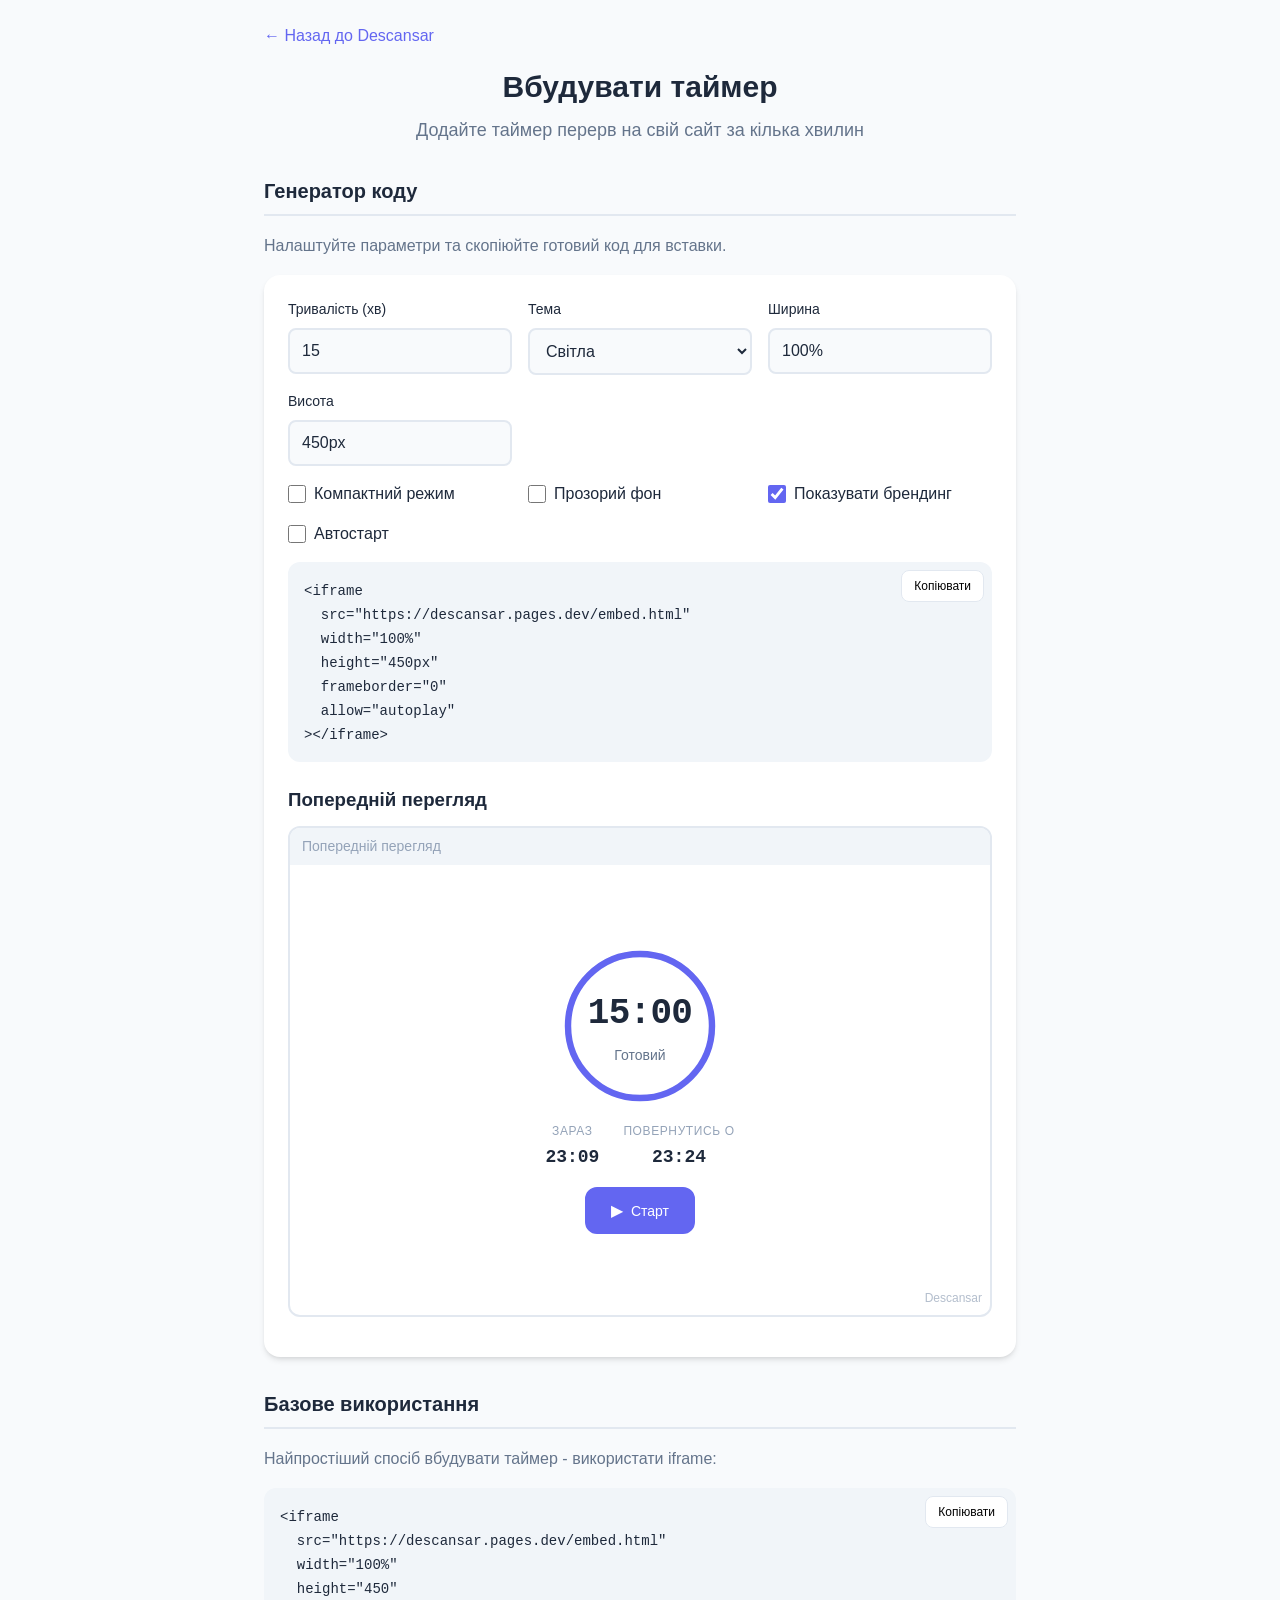
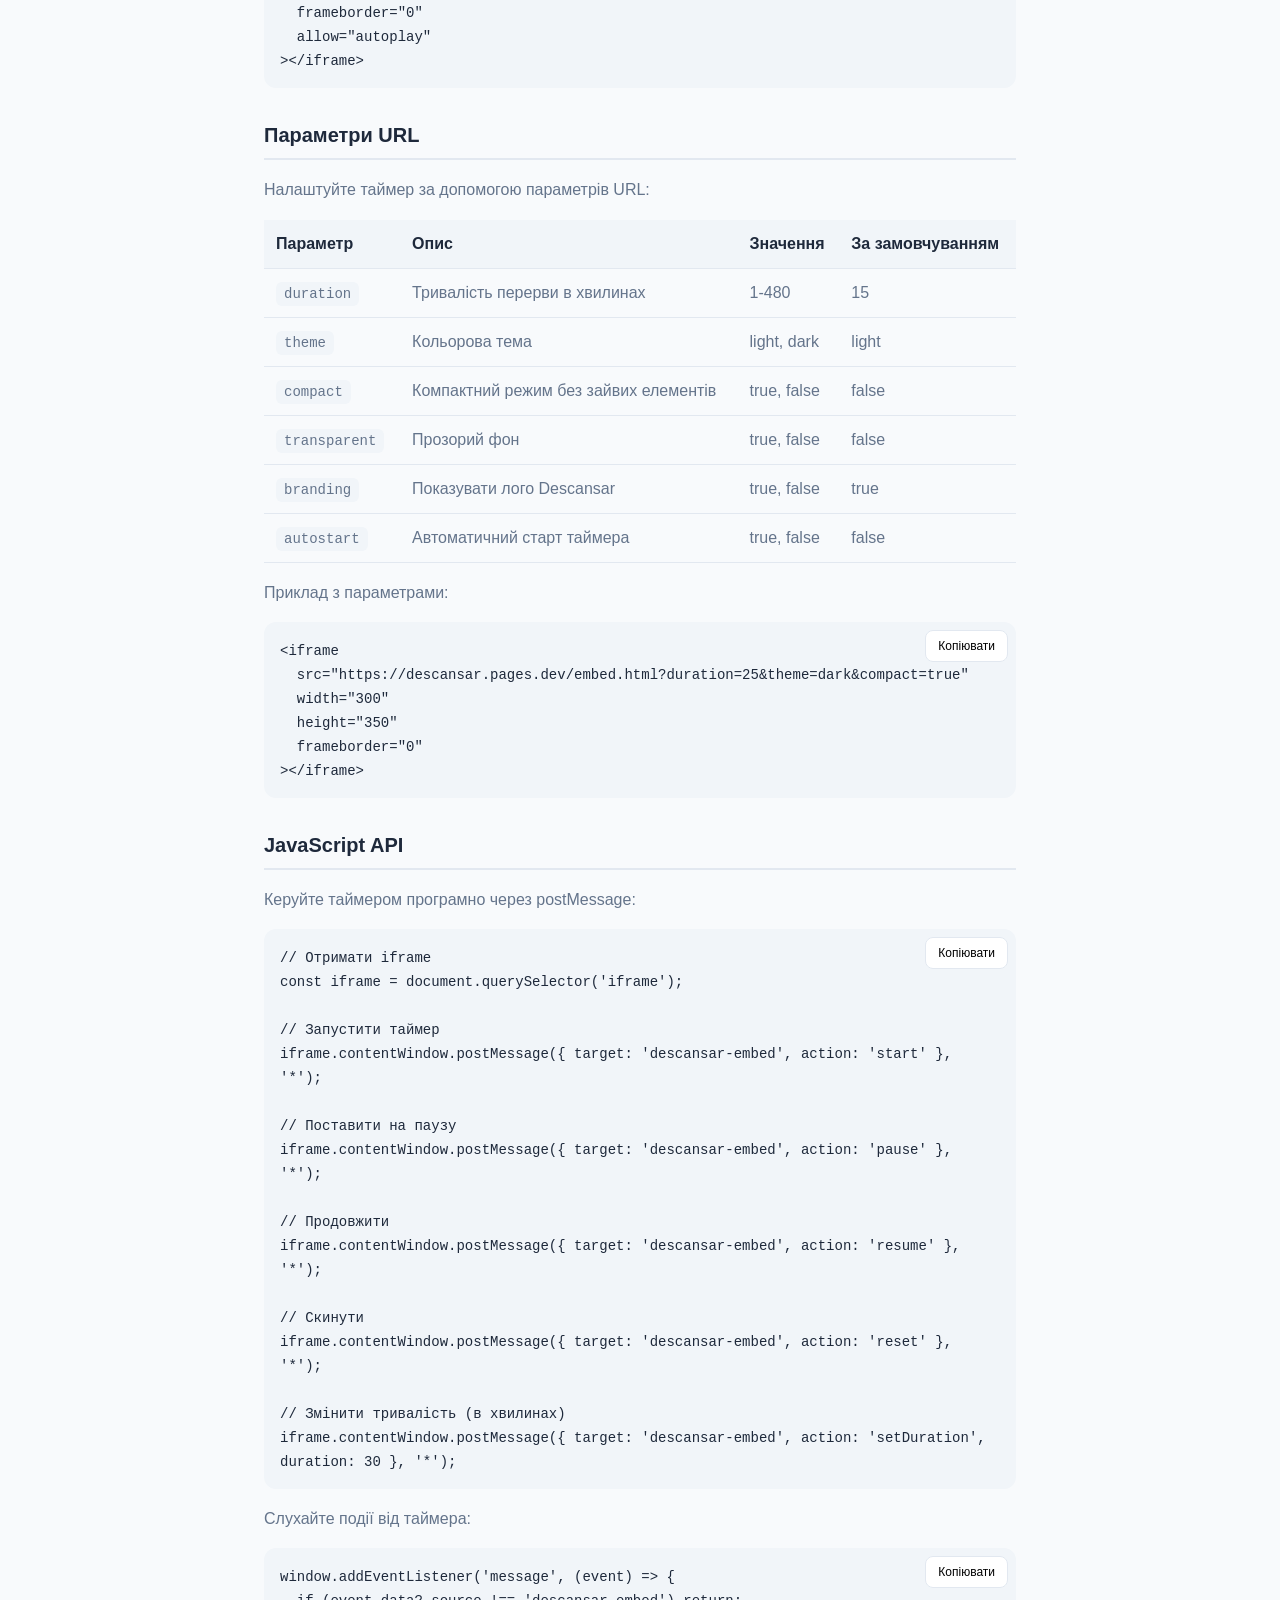
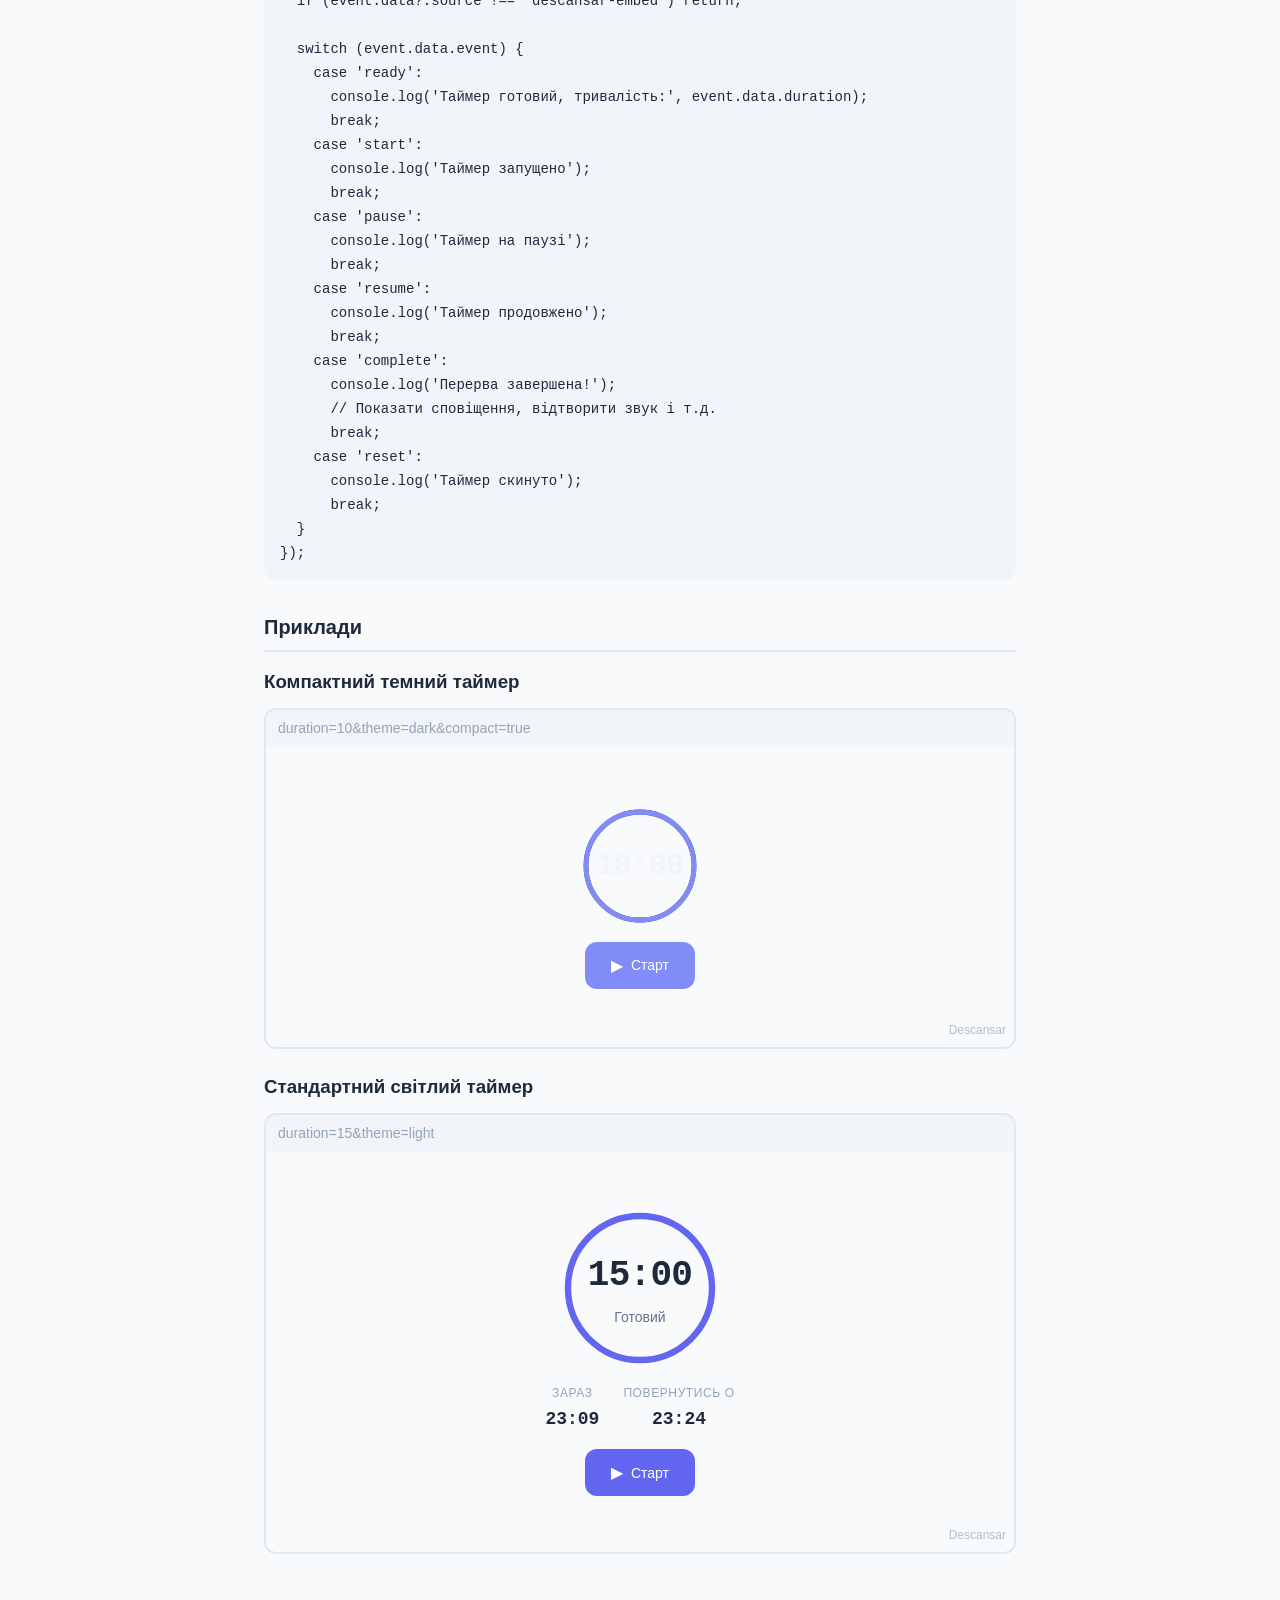
==== embed-guide.html @ 696d82c8 "feat: add embeddable timer widget Added embed.html with customizable timer that can be embedded on o" ====
<!DOCTYPE html>
<html lang="uk">
<head>
    <meta charset="UTF-8">
    <meta name="viewport" content="width=device-width, initial-scale=1.0">
    <title>Вбудувати таймер | Descansar</title>
    <link rel="stylesheet" href="/css/main.css">
    <style>
        .guide {
            max-width: 800px;
            margin: 0 auto;
            padding: var(--space-6);
        }

        .guide__header {
            text-align: center;
            margin-bottom: var(--space-8);
        }

        .guide__title {
            font-size: var(--font-size-3xl);
            font-weight: 700;
            color: var(--color-text);
            margin-bottom: var(--space-2);
        }

        .guide__subtitle {
            font-size: var(--font-size-lg);
            color: var(--color-text-secondary);
        }

        .guide__section {
            margin-bottom: var(--space-8);
        }

        .guide__section-title {
            font-size: var(--font-size-xl);
            font-weight: 600;
            color: var(--color-text);
            margin-bottom: var(--space-4);
            padding-bottom: var(--space-2);
            border-bottom: 2px solid var(--color-border);
        }

        .guide__text {
            color: var(--color-text-secondary);
            line-height: 1.7;
            margin-bottom: var(--space-4);
        }

        .code-block {
            background: var(--color-bg-tertiary);
            border-radius: var(--radius-lg);
            padding: var(--space-4);
            overflow-x: auto;
            margin-bottom: var(--space-4);
            position: relative;
        }

        .code-block code {
            font-family: var(--font-family-mono);
            font-size: var(--font-size-sm);
            color: var(--color-text);
            white-space: pre-wrap;
            word-break: break-all;
        }

        .code-block__copy {
            position: absolute;
            top: var(--space-2);
            right: var(--space-2);
            padding: var(--space-2) var(--space-3);
            font-size: var(--font-size-xs);
            background: var(--color-bg-secondary);
            border: 1px solid var(--color-border);
            border-radius: var(--radius-md);
            cursor: pointer;
            transition: all var(--transition-fast);
        }

        .code-block__copy:hover {
            background: var(--color-primary);
            color: white;
            border-color: var(--color-primary);
        }

        .params-table {
            width: 100%;
            border-collapse: collapse;
            margin-bottom: var(--space-4);
        }

        .params-table th,
        .params-table td {
            padding: var(--space-3);
            text-align: left;
            border-bottom: 1px solid var(--color-border);
        }

        .params-table th {
            font-weight: 600;
            color: var(--color-text);
            background: var(--color-bg-tertiary);
        }

        .params-table td {
            color: var(--color-text-secondary);
        }

        .params-table code {
            font-family: var(--font-family-mono);
            font-size: var(--font-size-sm);
            background: var(--color-bg-tertiary);
            padding: var(--space-1) var(--space-2);
            border-radius: var(--radius-sm);
        }

        .preview {
            border: 2px solid var(--color-border);
            border-radius: var(--radius-lg);
            overflow: hidden;
            margin-bottom: var(--space-4);
        }

        .preview iframe {
            display: block;
            width: 100%;
            border: none;
        }

        .preview__label {
            padding: var(--space-2) var(--space-3);
            background: var(--color-bg-tertiary);
            font-size: var(--font-size-sm);
            color: var(--color-text-muted);
        }

        .generator {
            background: var(--color-bg-secondary);
            border-radius: var(--radius-xl);
            padding: var(--space-6);
            box-shadow: var(--shadow-md);
        }

        .generator__row {
            display: grid;
            grid-template-columns: repeat(auto-fit, minmax(200px, 1fr));
            gap: var(--space-4);
            margin-bottom: var(--space-4);
        }

        .generator__field {
            display: flex;
            flex-direction: column;
            gap: var(--space-2);
        }

        .generator__label {
            font-size: var(--font-size-sm);
            font-weight: 500;
            color: var(--color-text);
        }

        .generator__input,
        .generator__select {
            padding: var(--space-3);
            font-size: var(--font-size-base);
            border: 2px solid var(--color-border);
            border-radius: var(--radius-md);
            background: var(--color-bg);
            color: var(--color-text);
        }

        .generator__checkbox {
            display: flex;
            align-items: center;
            gap: var(--space-2);
            cursor: pointer;
        }

        .generator__checkbox input {
            width: 18px;
            height: 18px;
            accent-color: var(--color-primary);
        }

        .generator__result {
            margin-top: var(--space-4);
        }

        .back-link {
            display: inline-flex;
            align-items: center;
            gap: var(--space-2);
            color: var(--color-primary);
            text-decoration: none;
            margin-bottom: var(--space-4);
        }

        .back-link:hover {
            text-decoration: underline;
        }
    </style>
</head>
<body>
    <div class="guide">
        <a href="/" class="back-link">← Назад до Descansar</a>

        <header class="guide__header">
            <h1 class="guide__title">Вбудувати таймер</h1>
            <p class="guide__subtitle">Додайте таймер перерв на свій сайт за кілька хвилин</p>
        </header>

        <!-- Generator -->
        <section class="guide__section">
            <h2 class="guide__section-title">Генератор коду</h2>
            <p class="guide__text">Налаштуйте параметри та скопіюйте готовий код для вставки.</p>

            <div class="generator">
                <div class="generator__row">
                    <div class="generator__field">
                        <label class="generator__label" for="genDuration">Тривалість (хв)</label>
                        <input type="number" id="genDuration" class="generator__input" value="15" min="1" max="480">
                    </div>
                    <div class="generator__field">
                        <label class="generator__label" for="genTheme">Тема</label>
                        <select id="genTheme" class="generator__select">
                            <option value="light">Світла</option>
                            <option value="dark">Темна</option>
                        </select>
                    </div>
                    <div class="generator__field">
                        <label class="generator__label" for="genWidth">Ширина</label>
                        <input type="text" id="genWidth" class="generator__input" value="100%" placeholder="400px або 100%">
                    </div>
                    <div class="generator__field">
                        <label class="generator__label" for="genHeight">Висота</label>
                        <input type="text" id="genHeight" class="generator__input" value="450px" placeholder="450px">
                    </div>
                </div>

                <div class="generator__row">
                    <label class="generator__checkbox">
                        <input type="checkbox" id="genCompact">
                        <span>Компактний режим</span>
                    </label>
                    <label class="generator__checkbox">
                        <input type="checkbox" id="genTransparent">
                        <span>Прозорий фон</span>
                    </label>
                    <label class="generator__checkbox">
                        <input type="checkbox" id="genBranding" checked>
                        <span>Показувати брендинг</span>
                    </label>
                    <label class="generator__checkbox">
                        <input type="checkbox" id="genAutostart">
                        <span>Автостарт</span>
                    </label>
                </div>

                <div class="generator__result">
                    <div class="code-block">
                        <button class="code-block__copy" onclick="copyCode()">Копіювати</button>
                        <code id="generatedCode"></code>
                    </div>
                </div>

                <h3 style="margin-top: var(--space-6); margin-bottom: var(--space-3);">Попередній перегляд</h3>
                <div class="preview">
                    <div class="preview__label">Попередній перегляд</div>
                    <iframe id="previewFrame" height="400"></iframe>
                </div>
            </div>
        </section>

        <!-- Basic usage -->
        <section class="guide__section">
            <h2 class="guide__section-title">Базове використання</h2>
            <p class="guide__text">Найпростіший спосіб вбудувати таймер - використати iframe:</p>

            <div class="code-block">
                <button class="code-block__copy" onclick="copyToClipboard(this)">Копіювати</button>
                <code>&lt;iframe
  src="https://descansar.pages.dev/embed.html"
  width="100%"
  height="450"
  frameborder="0"
  allow="autoplay"
&gt;&lt;/iframe&gt;</code>
            </div>
        </section>

        <!-- Parameters -->
        <section class="guide__section">
            <h2 class="guide__section-title">Параметри URL</h2>
            <p class="guide__text">Налаштуйте таймер за допомогою параметрів URL:</p>

            <table class="params-table">
                <thead>
                    <tr>
                        <th>Параметр</th>
                        <th>Опис</th>
                        <th>Значення</th>
                        <th>За замовчуванням</th>
                    </tr>
                </thead>
                <tbody>
                    <tr>
                        <td><code>duration</code></td>
                        <td>Тривалість перерви в хвилинах</td>
                        <td>1-480</td>
                        <td>15</td>
                    </tr>
                    <tr>
                        <td><code>theme</code></td>
                        <td>Кольорова тема</td>
                        <td>light, dark</td>
                        <td>light</td>
                    </tr>
                    <tr>
                        <td><code>compact</code></td>
                        <td>Компактний режим без зайвих елементів</td>
                        <td>true, false</td>
                        <td>false</td>
                    </tr>
                    <tr>
                        <td><code>transparent</code></td>
                        <td>Прозорий фон</td>
                        <td>true, false</td>
                        <td>false</td>
                    </tr>
                    <tr>
                        <td><code>branding</code></td>
                        <td>Показувати лого Descansar</td>
                        <td>true, false</td>
                        <td>true</td>
                    </tr>
                    <tr>
                        <td><code>autostart</code></td>
                        <td>Автоматичний старт таймера</td>
                        <td>true, false</td>
                        <td>false</td>
                    </tr>
                </tbody>
            </table>

            <p class="guide__text">Приклад з параметрами:</p>

            <div class="code-block">
                <button class="code-block__copy" onclick="copyToClipboard(this)">Копіювати</button>
                <code>&lt;iframe
  src="https://descansar.pages.dev/embed.html?duration=25&theme=dark&compact=true"
  width="300"
  height="350"
  frameborder="0"
&gt;&lt;/iframe&gt;</code>
            </div>
        </section>

        <!-- JavaScript API -->
        <section class="guide__section">
            <h2 class="guide__section-title">JavaScript API</h2>
            <p class="guide__text">Керуйте таймером програмно через postMessage:</p>

            <div class="code-block">
                <button class="code-block__copy" onclick="copyToClipboard(this)">Копіювати</button>
                <code>// Отримати iframe
const iframe = document.querySelector('iframe');

// Запустити таймер
iframe.contentWindow.postMessage({ target: 'descansar-embed', action: 'start' }, '*');

// Поставити на паузу
iframe.contentWindow.postMessage({ target: 'descansar-embed', action: 'pause' }, '*');

// Продовжити
iframe.contentWindow.postMessage({ target: 'descansar-embed', action: 'resume' }, '*');

// Скинути
iframe.contentWindow.postMessage({ target: 'descansar-embed', action: 'reset' }, '*');

// Змінити тривалість (в хвилинах)
iframe.contentWindow.postMessage({ target: 'descansar-embed', action: 'setDuration', duration: 30 }, '*');</code>
            </div>

            <p class="guide__text">Слухайте події від таймера:</p>

            <div class="code-block">
                <button class="code-block__copy" onclick="copyToClipboard(this)">Копіювати</button>
                <code>window.addEventListener('message', (event) => {
  if (event.data?.source !== 'descansar-embed') return;

  switch (event.data.event) {
    case 'ready':
      console.log('Таймер готовий, тривалість:', event.data.duration);
      break;
    case 'start':
      console.log('Таймер запущено');
      break;
    case 'pause':
      console.log('Таймер на паузі');
      break;
    case 'resume':
      console.log('Таймер продовжено');
      break;
    case 'complete':
      console.log('Перерва завершена!');
      // Показати сповіщення, відтворити звук і т.д.
      break;
    case 'reset':
      console.log('Таймер скинуто');
      break;
  }
});</code>
            </div>
        </section>

        <!-- Examples -->
        <section class="guide__section">
            <h2 class="guide__section-title">Приклади</h2>

            <h3 style="margin-bottom: var(--space-3);">Компактний темний таймер</h3>
            <div class="preview">
                <div class="preview__label">duration=10&theme=dark&compact=true</div>
                <iframe src="/embed.html?duration=10&theme=dark&compact=true" height="300"></iframe>
            </div>

            <h3 style="margin-bottom: var(--space-3); margin-top: var(--space-6);">Стандартний світлий таймер</h3>
            <div class="preview">
                <div class="preview__label">duration=15&theme=light</div>
                <iframe src="/embed.html?duration=15&theme=light" height="400"></iframe>
            </div>
        </section>
    </div>

    <script>
        // Code generator
        function generateCode() {
            const duration = document.getElementById('genDuration').value;
            const theme = document.getElementById('genTheme').value;
            const width = document.getElementById('genWidth').value;
            const height = document.getElementById('genHeight').value;
            const compact = document.getElementById('genCompact').checked;
            const transparent = document.getElementById('genTransparent').checked;
            const branding = document.getElementById('genBranding').checked;
            const autostart = document.getElementById('genAutostart').checked;

            // Build URL
            const params = new URLSearchParams();
            if (duration !== '15') params.set('duration', duration);
            if (theme !== 'light') params.set('theme', theme);
            if (compact) params.set('compact', 'true');
            if (transparent) params.set('transparent', 'true');
            if (!branding) params.set('branding', 'false');
            if (autostart) params.set('autostart', 'true');

            const queryString = params.toString();
            const baseUrl = 'https://descansar.pages.dev/embed.html';
            const fullUrl = queryString ? `${baseUrl}?${queryString}` : baseUrl;

            const code = `<iframe
  src="${fullUrl}"
  width="${width}"
  height="${height}"
  frameborder="0"
  allow="autoplay"
></iframe>`;

            document.getElementById('generatedCode').textContent = code;

            // Update preview
            const previewUrl = queryString ? `/embed.html?${queryString}` : '/embed.html';
            document.getElementById('previewFrame').src = previewUrl;
            document.getElementById('previewFrame').style.height = height;
        }

        function copyCode() {
            const code = document.getElementById('generatedCode').textContent;
            navigator.clipboard.writeText(code).then(() => {
                const btn = document.querySelector('.generator .code-block__copy');
                btn.textContent = 'Скопійовано!';
                setTimeout(() => btn.textContent = 'Копіювати', 2000);
            });
        }

        function copyToClipboard(button) {
            const code = button.parentElement.querySelector('code').textContent;
            navigator.clipboard.writeText(code).then(() => {
                button.textContent = 'Скопійовано!';
                setTimeout(() => button.textContent = 'Копіювати', 2000);
            });
        }

        // Listen for changes
        ['genDuration', 'genTheme', 'genWidth', 'genHeight', 'genCompact', 'genTransparent', 'genBranding', 'genAutostart'].forEach(id => {
            document.getElementById(id).addEventListener('change', generateCode);
            document.getElementById(id).addEventListener('input', generateCode);
        });

        // Initial generation
        generateCode();
    </script>
</body>
</html>
---- css/main.css ----
/**
 * Descansar - Main Styles
 * Modular CSS with CSS Custom Properties
 */

/* ========================================
   CSS Custom Properties (Theme Variables)
   ======================================== */

:root {
    /* Colors - Light Theme */
    --color-primary: #6366f1;
    --color-primary-dark: #4f46e5;
    --color-primary-light: #818cf8;

    --color-success: #10b981;
    --color-warning: #f59e0b;
    --color-danger: #ef4444;

    --color-bg: #f8fafc;
    --color-bg-secondary: #ffffff;
    --color-bg-tertiary: #f1f5f9;

    --color-text: #1e293b;
    --color-text-secondary: #64748b;
    --color-text-muted: #94a3b8;

    --color-border: #e2e8f0;
    --color-border-focus: #6366f1;

    /* Shadows */
    --shadow-sm: 0 1px 2px 0 rgb(0 0 0 / 0.05);
    --shadow-md: 0 4px 6px -1px rgb(0 0 0 / 0.1), 0 2px 4px -2px rgb(0 0 0 / 0.1);
    --shadow-lg: 0 10px 15px -3px rgb(0 0 0 / 0.1), 0 4px 6px -4px rgb(0 0 0 / 0.1);
    --shadow-xl: 0 20px 25px -5px rgb(0 0 0 / 0.1), 0 8px 10px -6px rgb(0 0 0 / 0.1);

    /* Border Radius */
    --radius-sm: 0.375rem;
    --radius-md: 0.5rem;
    --radius-lg: 0.75rem;
    --radius-xl: 1rem;
    --radius-full: 9999px;

    /* Typography */
    --font-family: -apple-system, BlinkMacSystemFont, 'Segoe UI', Roboto, 'Helvetica Neue', Arial, sans-serif;
    --font-family-mono: ui-monospace, SFMono-Regular, 'SF Mono', Menlo, Consolas, monospace;

    --font-size-xs: 0.75rem;
    --font-size-sm: 0.875rem;
    --font-size-base: 1rem;
    --font-size-lg: 1.125rem;
    --font-size-xl: 1.25rem;
    --font-size-2xl: 1.5rem;
    --font-size-3xl: 1.875rem;
    --font-size-4xl: 2.25rem;
    --font-size-5xl: 3rem;

    /* Spacing */
    --space-1: 0.25rem;
    --space-2: 0.5rem;
    --space-3: 0.75rem;
    --space-4: 1rem;
    --space-5: 1.25rem;
    --space-6: 1.5rem;
    --space-8: 2rem;
    --space-10: 2.5rem;
    --space-12: 3rem;

    /* Transitions */
    --transition-fast: 150ms ease;
    --transition-base: 200ms ease;
    --transition-slow: 300ms ease;

    /* Z-index */
    --z-dropdown: 100;
    --z-modal: 200;
    --z-tooltip: 300;
}

/* Dark Theme */
[data-theme="dark"] {
    --color-primary: #818cf8;
    --color-primary-dark: #6366f1;
    --color-primary-light: #a5b4fc;

    --color-bg: #0f172a;
    --color-bg-secondary: #1e293b;
    --color-bg-tertiary: #334155;

    --color-text: #f1f5f9;
    --color-text-secondary: #cbd5e1;
    --color-text-muted: #94a3b8;

    --color-border: #334155;
    --color-border-focus: #818cf8;

    --shadow-sm: 0 1px 2px 0 rgb(0 0 0 / 0.3);
    --shadow-md: 0 4px 6px -1px rgb(0 0 0 / 0.4), 0 2px 4px -2px rgb(0 0 0 / 0.3);
    --shadow-lg: 0 10px 15px -3px rgb(0 0 0 / 0.4), 0 4px 6px -4px rgb(0 0 0 / 0.3);
}

/* ========================================
   Reset & Base
   ======================================== */

*,
*::before,
*::after {
    box-sizing: border-box;
}

* {
    margin: 0;
    padding: 0;
}

html {
    font-size: 16px;
    -webkit-text-size-adjust: 100%;
}

body {
    font-family: var(--font-family);
    font-size: var(--font-size-base);
    line-height: 1.5;
    color: var(--color-text);
    background-color: var(--color-bg);
    min-height: 100vh;
    -webkit-font-smoothing: antialiased;
    -moz-osx-font-smoothing: grayscale;
}

/* ========================================
   Accessibility
   ======================================== */

.skip-link {
    position: absolute;
    top: -40px;
    left: 0;
    background: var(--color-primary);
    color: white;
    padding: var(--space-2) var(--space-4);
    z-index: var(--z-tooltip);
    transition: top var(--transition-fast);
}

.skip-link:focus {
    top: 0;
}

/* Focus styles */
:focus-visible {
    outline: 2px solid var(--color-border-focus);
    outline-offset: 2px;
}

/* Screen reader only helper */
.sr-only {
    position: absolute;
    width: 1px;
    height: 1px;
    padding: 0;
    margin: -1px;
    overflow: hidden;
    clip: rect(0, 0, 0, 0);
    white-space: nowrap;
    border: 0;
}

/* ========================================
   Layout
   ======================================== */

.app {
    display: flex;
    flex-direction: column;
    min-height: 100vh;
    max-width: 480px;
    margin: 0 auto;
    padding: var(--space-4);
}

.header {
    display: flex;
    justify-content: space-between;
    align-items: center;
    padding: var(--space-4) 0;
    margin-bottom: var(--space-4);
}

.header__brand {
    display: flex;
    flex-direction: column;
}

.header__title {
    font-size: var(--font-size-2xl);
    font-weight: 700;
    color: var(--color-primary);
    letter-spacing: -0.025em;
}

.header__tagline {
    font-size: var(--font-size-sm);
    color: var(--color-text-secondary);
}

.header__nav {
    display: flex;
    gap: var(--space-2);
}

.main {
    flex: 1;
    display: flex;
    flex-direction: column;
    gap: var(--space-6);
}

.footer {
    padding: var(--space-6) 0 var(--space-4);
    text-align: center;
    margin-top: auto;
}

.footer__text {
    font-size: var(--font-size-sm);
    color: var(--color-text-secondary);
}

.footer__copyright {
    font-size: var(--font-size-xs);
    color: var(--color-text-muted);
    margin-top: var(--space-1);
}

/* ========================================
   Mode Selector (Tabs)
   ======================================== */

.mode-selector {
    display: flex;
    justify-content: center;
}

.mode-selector__tabs {
    display: flex;
    background: var(--color-bg-tertiary);
    padding: var(--space-1);
    border-radius: var(--radius-lg);
    gap: var(--space-1);
}

.mode-selector__tab {
    padding: var(--space-2) var(--space-5);
    font-size: var(--font-size-sm);
    font-weight: 500;
    color: var(--color-text-secondary);
    background: transparent;
    border: none;
    border-radius: var(--radius-md);
    cursor: pointer;
    transition: all var(--transition-fast);
}

.mode-selector__tab:hover {
    color: var(--color-text);
}

.mode-selector__tab--active {
    background: var(--color-bg-secondary);
    color: var(--color-primary);
    box-shadow: var(--shadow-sm);
}

/* ========================================
   Timer Display
   ======================================== */

.timer {
    display: flex;
    flex-direction: column;
    align-items: center;
    gap: var(--space-6);
    position: relative;
}

/* Celebration Lottie animation */
.timer__celebration {
    position: absolute;
    top: 50%;
    left: 50%;
    transform: translate(-50%, -50%);
    width: 300px;
    height: 300px;
    z-index: 10;
    pointer-events: none;
}

.timer__progress {
    position: relative;
    width: 220px;
    height: 220px;
}

.progress-ring {
    width: 100%;
    height: 100%;
    transform: rotate(-90deg);
}

.progress-ring__background {
    fill: none;
    stroke: var(--color-bg-tertiary);
    stroke-width: 8;
}

.progress-ring__progress {
    fill: none;
    stroke: var(--color-primary);
    stroke-width: 8;
    stroke-linecap: round;
    transition: stroke-dashoffset var(--transition-slow);
}

.timer__display {
    position: absolute;
    top: 50%;
    left: 50%;
    transform: translate(-50%, -50%);
    text-align: center;
}

.timer__time {
    display: block;
    font-size: var(--font-size-5xl);
    font-weight: 700;
    font-family: var(--font-family-mono);
    color: var(--color-text);
    letter-spacing: -0.02em;
}

.timer__label {
    display: block;
    font-size: var(--font-size-sm);
    color: var(--color-text-secondary);
    margin-top: var(--space-1);
}

.timer__info {
    display: flex;
    gap: var(--space-8);
    justify-content: center;
}

.timer__info-item {
    display: flex;
    flex-direction: column;
    align-items: center;
    gap: var(--space-1);
}

.timer__info-label {
    font-size: var(--font-size-xs);
    color: var(--color-text-muted);
    text-transform: uppercase;
    letter-spacing: 0.05em;
}

.timer__info-value {
    font-size: var(--font-size-lg);
    font-weight: 600;
    font-family: var(--font-family-mono);
    color: var(--color-text);
}

/* ========================================
   Panels
   ======================================== */

.panel {
    background: var(--color-bg-secondary);
    border-radius: var(--radius-xl);
    padding: var(--space-6);
    box-shadow: var(--shadow-md);
}

.panel--hidden {
    display: none;
}

/* ========================================
   Input Group
   ======================================== */

.input-group {
    display: flex;
    flex-direction: column;
    gap: var(--space-2);
}

.input-group__label {
    font-size: var(--font-size-sm);
    font-weight: 500;
    color: var(--color-text);
}

.input-group__control {
    display: flex;
    align-items: center;
    gap: var(--space-2);
}

.input-group__suffix {
    font-size: var(--font-size-sm);
    color: var(--color-text-secondary);
}

.input-group__hint {
    font-size: var(--font-size-xs);
    color: var(--color-text-muted);
}

.input {
    flex: 1;
    padding: var(--space-3) var(--space-4);
    font-size: var(--font-size-lg);
    font-family: var(--font-family-mono);
    text-align: center;
    color: var(--color-text);
    background: var(--color-bg);
    border: 2px solid var(--color-border);
    border-radius: var(--radius-md);
    transition: border-color var(--transition-fast);
    max-width: 100px;
}

.input:focus {
    border-color: var(--color-border-focus);
    outline: none;
}

.input:disabled {
    opacity: 0.6;
    cursor: not-allowed;
}

/* ========================================
   Presets
   ======================================== */

.presets {
    display: flex;
    gap: var(--space-2);
    justify-content: center;
    margin-top: var(--space-4);
    flex-wrap: wrap;
}

/* ========================================
   Techniques (Advanced Mode)
   ======================================== */

.techniques {
    display: flex;
    flex-direction: column;
    gap: var(--space-3);
}

.technique-card {
    padding: var(--space-4);
    background: var(--color-bg);
    border: 2px solid var(--color-border);
    border-radius: var(--radius-lg);
    cursor: pointer;
    transition: all var(--transition-fast);
}

.technique-card:hover {
    border-color: var(--color-primary-light);
}

.technique-card--active {
    border-color: var(--color-primary);
    background: linear-gradient(135deg, var(--color-bg) 0%, rgba(99, 102, 241, 0.05) 100%);
}

.technique-card__title {
    font-size: var(--font-size-lg);
    font-weight: 600;
    color: var(--color-text);
    margin-bottom: var(--space-1);
}

.technique-card__description {
    font-size: var(--font-size-sm);
    color: var(--color-text-secondary);
}

.technique-card__meta {
    font-size: var(--font-size-xs);
    color: var(--color-text-muted);
    margin-top: var(--space-2);
}

/* Custom Settings */
.custom-settings {
    margin-top: var(--space-4);
    padding-top: var(--space-4);
    border-top: 1px solid var(--color-border);
    display: flex;
    flex-direction: column;
    gap: var(--space-4);
}

.custom-settings--hidden {
    display: none;
}

/* ========================================
   Controls
   ======================================== */

.controls {
    display: flex;
    flex-direction: column;
    align-items: center;
    gap: var(--space-4);
}

.controls__secondary {
    display: flex;
    gap: var(--space-3);
}

.controls__secondary--hidden {
    display: none;
}

/* ========================================
   Buttons
   ======================================== */

.btn {
    display: inline-flex;
    align-items: center;
    justify-content: center;
    gap: var(--space-2);
    padding: var(--space-3) var(--space-5);
    font-size: var(--font-size-sm);
    font-weight: 500;
    color: var(--color-text);
    background: var(--color-bg-secondary);
    border: 2px solid var(--color-border);
    border-radius: var(--radius-md);
    cursor: pointer;
    transition: all var(--transition-fast);
    white-space: nowrap;
}

.btn:hover {
    border-color: var(--color-primary-light);
    color: var(--color-primary);
}

.btn:active {
    transform: scale(0.98);
}

.btn--primary {
    color: white;
    background: var(--color-primary);
    border-color: var(--color-primary);
}

.btn--primary:hover {
    background: var(--color-primary-dark);
    border-color: var(--color-primary-dark);
    color: white;
}

.btn--secondary {
    background: transparent;
}

.btn--large {
    padding: var(--space-4) var(--space-8);
    font-size: var(--font-size-base);
    border-radius: var(--radius-lg);
}

.btn--icon {
    padding: var(--space-2);
    border-radius: var(--radius-md);
    background: transparent;
    border: none;
}

.btn--icon:hover {
    background: var(--color-bg-tertiary);
}

.btn--adjust {
    padding: var(--space-2) var(--space-3);
    font-size: var(--font-size-sm);
    font-weight: 600;
    min-width: 44px;
}

.btn--preset {
    padding: var(--space-2) var(--space-4);
    font-size: var(--font-size-sm);
    background: var(--color-bg);
}

.btn--preset:hover {
    background: var(--color-primary);
    border-color: var(--color-primary);
    color: white;
}

.btn--hidden {
    display: none;
}

.btn__icon {
    font-size: var(--font-size-base);
}

/* ========================================
   Icons
   ======================================== */

.icon {
    display: inline-block;
    width: 20px;
    height: 20px;
    background-size: contain;
    background-repeat: no-repeat;
    background-position: center;
}

.icon--theme::before {
    content: "🌙";
    font-size: 18px;
}

[data-theme="dark"] .icon--theme::before {
    content: "☀️";
}

.icon--settings::before {
    content: "⚙️";
    font-size: 18px;
}

.icon--close::before {
    content: "✕";
    font-size: 16px;
}

/* ========================================
   Stats
   ======================================== */

.stats {
    display: flex;
    justify-content: center;
    gap: var(--space-8);
    padding: var(--space-4);
    background: var(--color-bg-secondary);
    border-radius: var(--radius-lg);
}

.stats--hidden {
    display: none;
}

.stats__item {
    display: flex;
    flex-direction: column;
    align-items: center;
    gap: var(--space-1);
}

.stats__value {
    font-size: var(--font-size-2xl);
    font-weight: 700;
    font-family: var(--font-family-mono);
    color: var(--color-primary);
}

.stats__label {
    font-size: var(--font-size-xs);
    color: var(--color-text-muted);
}

/* ========================================
   Modal
   ======================================== */

.modal {
    position: fixed;
    top: 50%;
    left: 50%;
    transform: translate(-50%, -50%);
    width: calc(100% - var(--space-8));
    max-width: 400px;
    max-height: calc(100vh - var(--space-8));
    background: var(--color-bg-secondary);
    border: none;
    border-radius: var(--radius-xl);
    box-shadow: var(--shadow-xl);
    padding: 0;
    overflow: hidden;
}

.modal::backdrop {
    background: rgba(0, 0, 0, 0.5);
    backdrop-filter: blur(4px);
}

.modal__content {
    display: flex;
    flex-direction: column;
    max-height: calc(100vh - var(--space-8));
}

.modal__header {
    display: flex;
    justify-content: space-between;
    align-items: center;
    padding: var(--space-4) var(--space-6);
    border-bottom: 1px solid var(--color-border);
}

.modal__title {
    font-size: var(--font-size-lg);
    font-weight: 600;
}

.modal__close {
    margin-right: calc(var(--space-2) * -1);
}

.modal__body {
    padding: var(--space-6);
    overflow-y: auto;
    display: flex;
    flex-direction: column;
    gap: var(--space-6);
}

/* ========================================
   Settings
   ======================================== */

.settings-group {
    border: none;
    display: flex;
    flex-direction: column;
    gap: var(--space-4);
}

.settings-group__title {
    font-size: var(--font-size-sm);
    font-weight: 600;
    color: var(--color-text-secondary);
    text-transform: uppercase;
    letter-spacing: 0.05em;
    margin-bottom: var(--space-2);
}

/* Toggle Switch */
.toggle {
    display: flex;
    align-items: center;
    gap: var(--space-3);
    cursor: pointer;
}

.toggle input {
    position: absolute;
    opacity: 0;
    width: 0;
    height: 0;
}

.toggle__slider {
    position: relative;
    width: 44px;
    height: 24px;
    background: var(--color-bg-tertiary);
    border-radius: var(--radius-full);
    transition: background var(--transition-fast);
}

.toggle__slider::after {
    content: '';
    position: absolute;
    top: 2px;
    left: 2px;
    width: 20px;
    height: 20px;
    background: white;
    border-radius: 50%;
    transition: transform var(--transition-fast);
    box-shadow: var(--shadow-sm);
}

.toggle input:checked + .toggle__slider {
    background: var(--color-primary);
}

.toggle input:checked + .toggle__slider::after {
    transform: translateX(20px);
}

.toggle input:focus-visible + .toggle__slider {
    outline: 2px solid var(--color-border-focus);
    outline-offset: 2px;
}

.toggle__label {
    font-size: var(--font-size-sm);
    color: var(--color-text);
}

/* ========================================
   Responsive
   ======================================== */

@media (max-width: 480px) {
    .app {
        padding: var(--space-3);
    }

    .timer__time {
        font-size: var(--font-size-4xl);
    }

    .timer__progress {
        width: 180px;
        height: 180px;
    }

    .panel {
        padding: var(--space-4);
    }

    .btn--large {
        width: 100%;
    }
}

/* ========================================
   Animations
   ======================================== */

@keyframes pulse {
    0%, 100% {
        opacity: 1;
    }
    50% {
        opacity: 0.7;
    }
}

.timer--running .timer__time {
    animation: pulse 2s ease-in-out infinite;
}

/* Reduced motion */
@media (prefers-reduced-motion: reduce) {
    *,
    *::before,
    *::after {
        animation-duration: 0.01ms !important;
        animation-iteration-count: 1 !important;
        transition-duration: 0.01ms !important;
    }
}

/* ========================================
   Print
   ======================================== */

@media print {
    .header__nav,
    .controls,
    .mode-selector {
        display: none;
    }
}
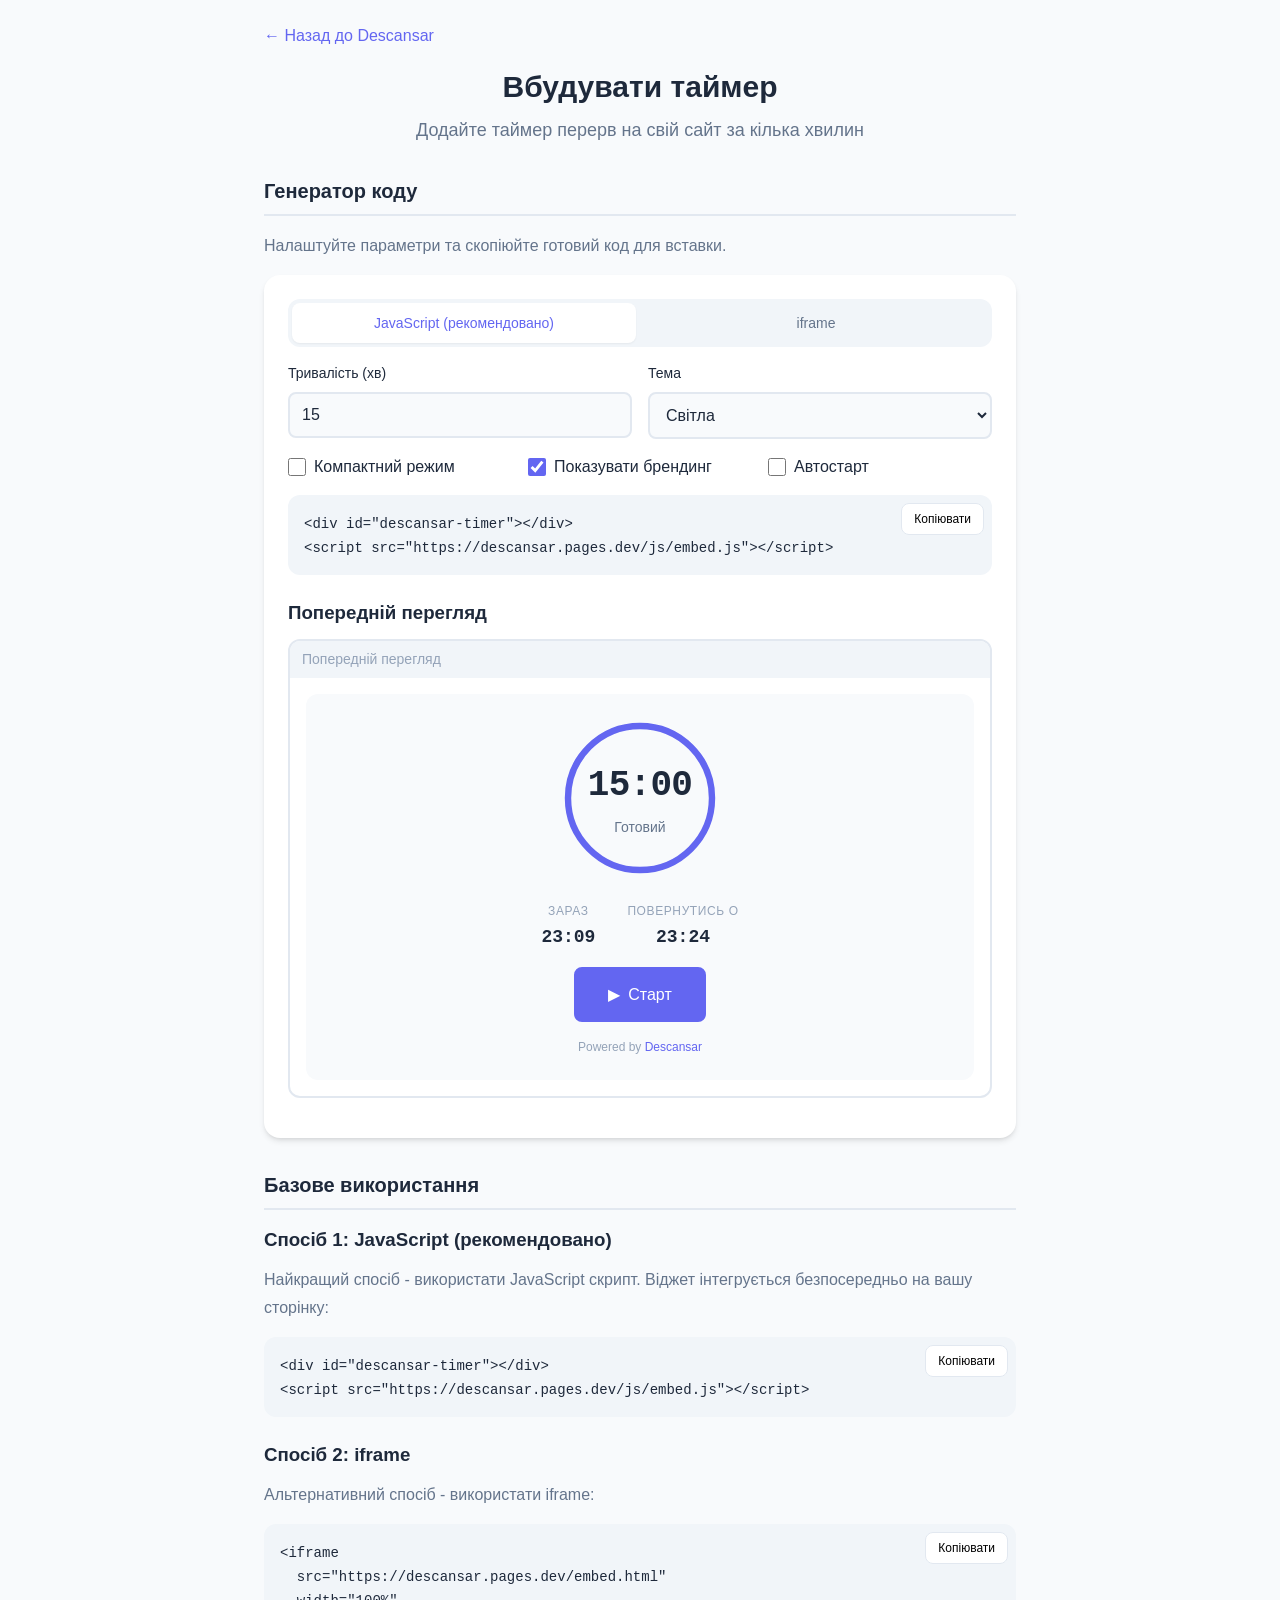
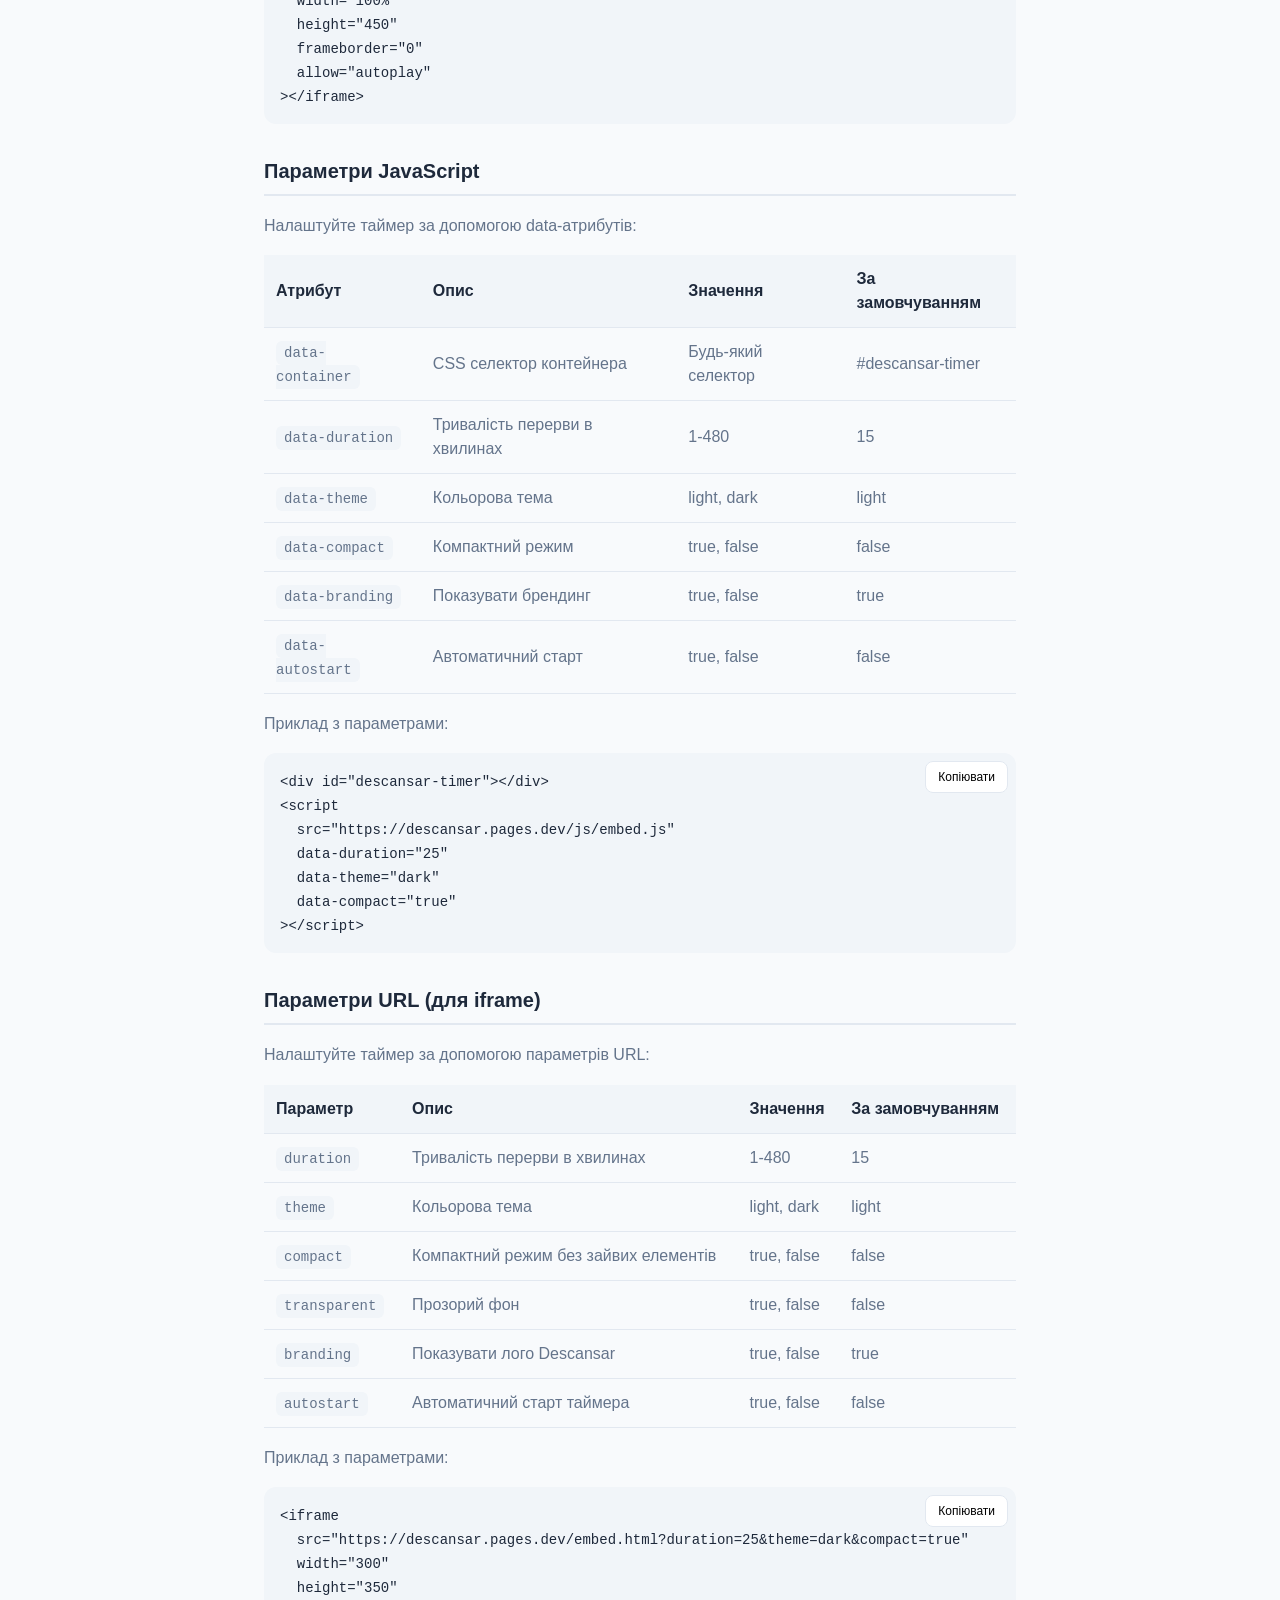
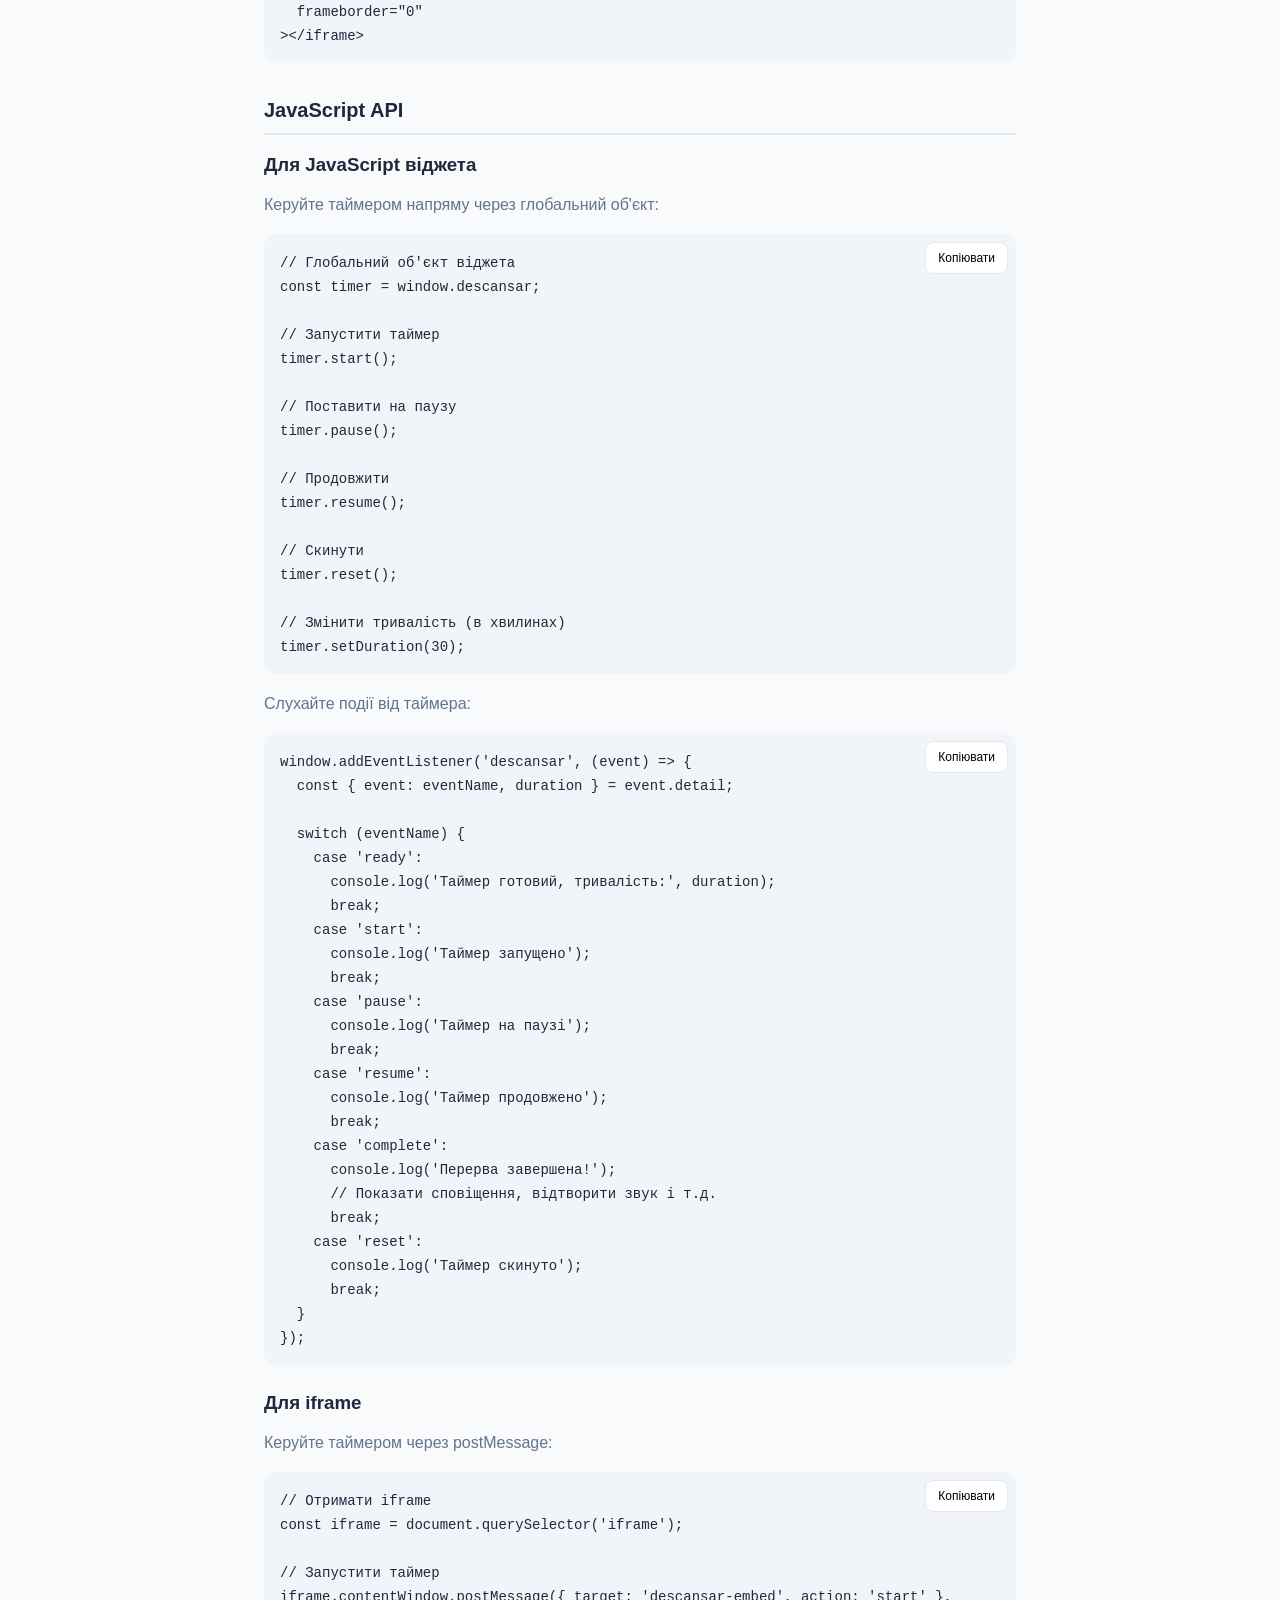
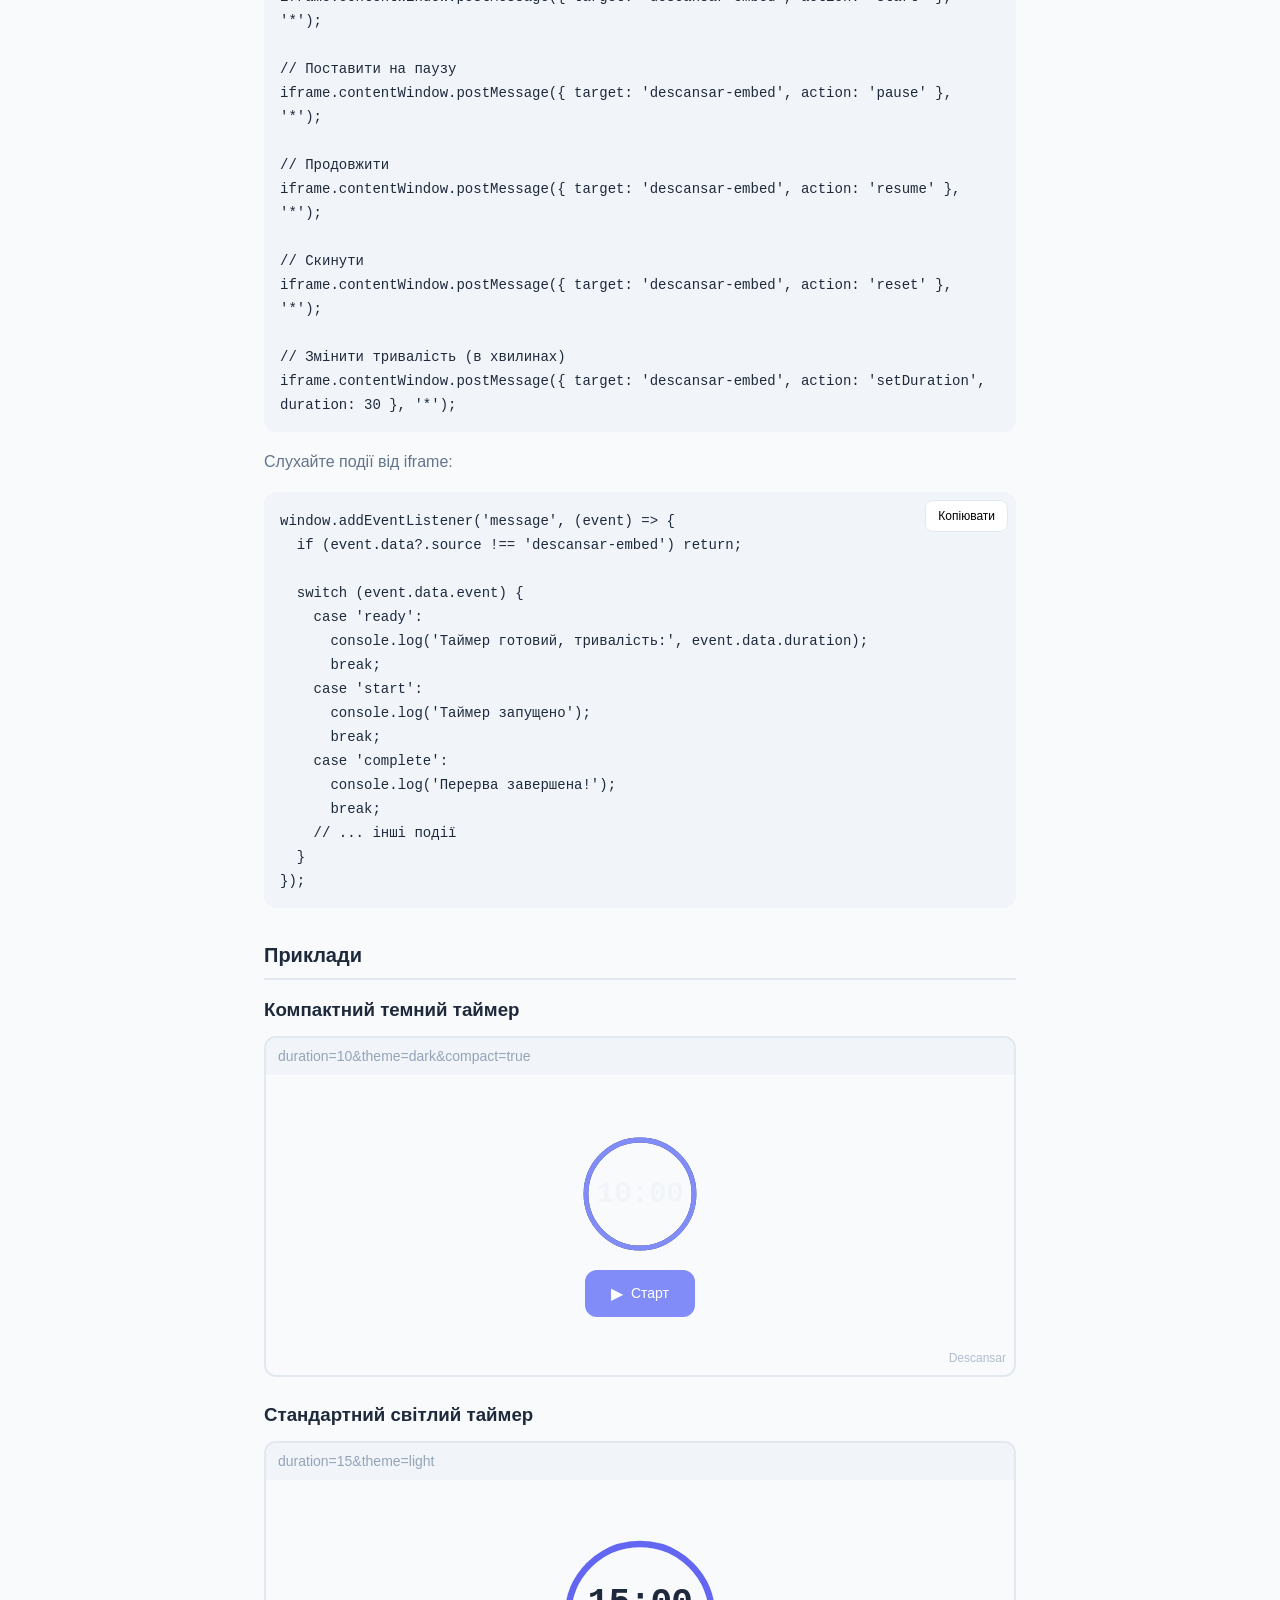
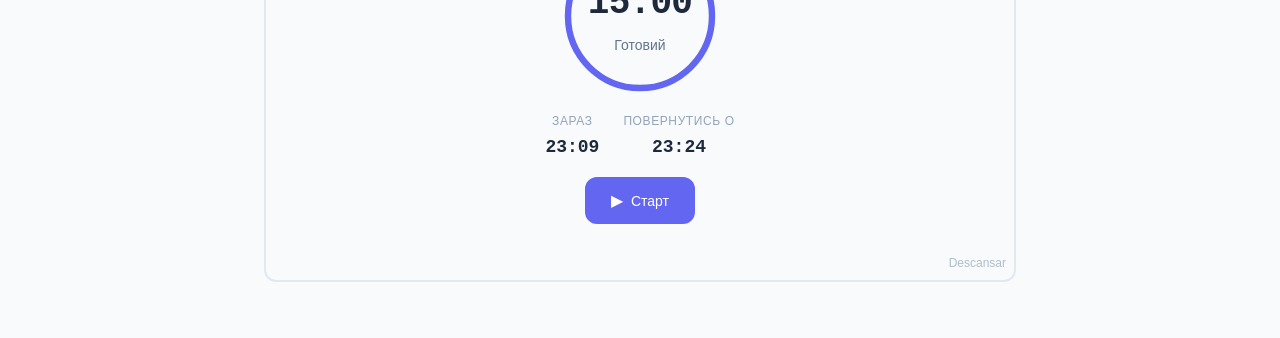
==== commit 1d47235b: "feat: add JavaScript embed widget without iframe - Created js/embed.js - self-contained widget scrip" ====
--- a/embed-guide.html
+++ b/embed-guide.html
@@ -200,6 +200,43 @@
         .back-link:hover {
             text-decoration: underline;
         }
+
+        .generator__method-selector {
+            display: flex;
+            gap: var(--space-2);
+            margin-bottom: var(--space-4);
+            padding: var(--space-1);
+            background: var(--color-bg-tertiary);
+            border-radius: var(--radius-lg);
+        }
+
+        .generator__method-btn {
+            flex: 1;
+            padding: var(--space-3);
+            font-size: var(--font-size-sm);
+            font-weight: 500;
+            color: var(--color-text-secondary);
+            background: transparent;
+            border: none;
+            border-radius: var(--radius-md);
+            cursor: pointer;
+            transition: all var(--transition-fast);
+        }
+
+        .generator__method-btn:hover {
+            color: var(--color-text);
+        }
+
+        .generator__method-btn--active {
+            background: var(--color-bg-secondary);
+            color: var(--color-primary);
+            box-shadow: var(--shadow-sm);
+        }
+
+        .generator__field--iframe-only.generator__field--hidden,
+        .generator__checkbox.generator__field--iframe-only.generator__field--hidden {
+            display: none;
+        }
     </style>
 </head>
 <body>
@@ -217,6 +254,16 @@
             <p class="guide__text">Налаштуйте параметри та скопіюйте готовий код для вставки.</p>
 
             <div class="generator">
+                <!-- Method selector -->
+                <div class="generator__method-selector">
+                    <button type="button" class="generator__method-btn generator__method-btn--active" data-method="script">
+                        JavaScript (рекомендовано)
+                    </button>
+                    <button type="button" class="generator__method-btn" data-method="iframe">
+                        iframe
+                    </button>
+                </div>
+
                 <div class="generator__row">
                     <div class="generator__field">
                         <label class="generator__label" for="genDuration">Тривалість (хв)</label>
@@ -229,11 +276,11 @@
                             <option value="dark">Темна</option>
                         </select>
                     </div>
-                    <div class="generator__field">
+                    <div class="generator__field generator__field--iframe-only">
                         <label class="generator__label" for="genWidth">Ширина</label>
                         <input type="text" id="genWidth" class="generator__input" value="100%" placeholder="400px або 100%">
                     </div>
-                    <div class="generator__field">
+                    <div class="generator__field generator__field--iframe-only">
                         <label class="generator__label" for="genHeight">Висота</label>
                         <input type="text" id="genHeight" class="generator__input" value="450px" placeholder="450px">
                     </div>
@@ -244,7 +291,7 @@
                         <input type="checkbox" id="genCompact">
                         <span>Компактний режим</span>
                     </label>
-                    <label class="generator__checkbox">
+                    <label class="generator__checkbox generator__field--iframe-only">
                         <input type="checkbox" id="genTransparent">
                         <span>Прозорий фон</span>
                     </label>
@@ -268,6 +315,7 @@
                 <h3 style="margin-top: var(--space-6); margin-bottom: var(--space-3);">Попередній перегляд</h3>
                 <div class="preview">
                     <div class="preview__label">Попередній перегляд</div>
+                    <div id="scriptPreview" style="display: none; padding: var(--space-4);"></div>
                     <iframe id="previewFrame" height="400"></iframe>
                 </div>
             </div>
@@ -276,7 +324,18 @@
         <!-- Basic usage -->
         <section class="guide__section">
             <h2 class="guide__section-title">Базове використання</h2>
-            <p class="guide__text">Найпростіший спосіб вбудувати таймер - використати iframe:</p>
+
+            <h3 style="margin-bottom: var(--space-3);">Спосіб 1: JavaScript (рекомендовано)</h3>
+            <p class="guide__text">Найкращий спосіб - використати JavaScript скрипт. Віджет інтегрується безпосередньо на вашу сторінку:</p>
+
+            <div class="code-block">
+                <button class="code-block__copy" onclick="copyToClipboard(this)">Копіювати</button>
+                <code>&lt;div id="descansar-timer"&gt;&lt;/div&gt;
+&lt;script src="https://descansar.pages.dev/js/embed.js"&gt;&lt;/script&gt;</code>
+            </div>
+
+            <h3 style="margin-bottom: var(--space-3); margin-top: var(--space-6);">Спосіб 2: iframe</h3>
+            <p class="guide__text">Альтернативний спосіб - використати iframe:</p>
 
             <div class="code-block">
                 <button class="code-block__copy" onclick="copyToClipboard(this)">Копіювати</button>
@@ -290,9 +349,77 @@
             </div>
         </section>
 
-        <!-- Parameters -->
+        <!-- Script Parameters -->
         <section class="guide__section">
-            <h2 class="guide__section-title">Параметри URL</h2>
+            <h2 class="guide__section-title">Параметри JavaScript</h2>
+            <p class="guide__text">Налаштуйте таймер за допомогою data-атрибутів:</p>
+
+            <table class="params-table">
+                <thead>
+                    <tr>
+                        <th>Атрибут</th>
+                        <th>Опис</th>
+                        <th>Значення</th>
+                        <th>За замовчуванням</th>
+                    </tr>
+                </thead>
+                <tbody>
+                    <tr>
+                        <td><code>data-container</code></td>
+                        <td>CSS селектор контейнера</td>
+                        <td>Будь-який селектор</td>
+                        <td>#descansar-timer</td>
+                    </tr>
+                    <tr>
+                        <td><code>data-duration</code></td>
+                        <td>Тривалість перерви в хвилинах</td>
+                        <td>1-480</td>
+                        <td>15</td>
+                    </tr>
+                    <tr>
+                        <td><code>data-theme</code></td>
+                        <td>Кольорова тема</td>
+                        <td>light, dark</td>
+                        <td>light</td>
+                    </tr>
+                    <tr>
+                        <td><code>data-compact</code></td>
+                        <td>Компактний режим</td>
+                        <td>true, false</td>
+                        <td>false</td>
+                    </tr>
+                    <tr>
+                        <td><code>data-branding</code></td>
+                        <td>Показувати брендинг</td>
+                        <td>true, false</td>
+                        <td>true</td>
+                    </tr>
+                    <tr>
+                        <td><code>data-autostart</code></td>
+                        <td>Автоматичний старт</td>
+                        <td>true, false</td>
+                        <td>false</td>
+                    </tr>
+                </tbody>
+            </table>
+
+            <p class="guide__text">Приклад з параметрами:</p>
+
+            <div class="code-block">
+                <button class="code-block__copy" onclick="copyToClipboard(this)">Копіювати</button>
+                <code>&lt;div id="descansar-timer"&gt;&lt;/div&gt;
+&lt;script
+  src="https://descansar.pages.dev/js/embed.js"
+  data-duration="25"
+  data-theme="dark"
+  data-compact="true"
+&gt;&lt;/script&gt;</code>
+            </div>
+        </section>
+
+        <!-- URL Parameters -->
+        <section class="guide__section">
+            <h2 class="guide__section-title">Параметри URL (для iframe)</h2>
             <p class="guide__text">Налаштуйте таймер за допомогою параметрів URL:</p>
 
             <table class="params-table">
@@ -360,7 +487,64 @@
         <!-- JavaScript API -->
         <section class="guide__section">
             <h2 class="guide__section-title">JavaScript API</h2>
-            <p class="guide__text">Керуйте таймером програмно через postMessage:</p>
+
+            <h3 style="margin-bottom: var(--space-3);">Для JavaScript віджета</h3>
+            <p class="guide__text">Керуйте таймером напряму через глобальний об'єкт:</p>
+
+            <div class="code-block">
+                <button class="code-block__copy" onclick="copyToClipboard(this)">Копіювати</button>
+                <code>// Глобальний об'єкт віджета
+const timer = window.descansar;
+
+// Запустити таймер
+timer.start();
+
+// Поставити на паузу
+timer.pause();
+
+// Продовжити
+timer.resume();
+
+// Скинути
+timer.reset();
+
+// Змінити тривалість (в хвилинах)
+timer.setDuration(30);</code>
+            </div>
+
+            <p class="guide__text">Слухайте події від таймера:</p>
+
+            <div class="code-block">
+                <button class="code-block__copy" onclick="copyToClipboard(this)">Копіювати</button>
+                <code>window.addEventListener('descansar', (event) => {
+  const { event: eventName, duration } = event.detail;
+
+  switch (eventName) {
+    case 'ready':
+      console.log('Таймер готовий, тривалість:', duration);
+      break;
+    case 'start':
+      console.log('Таймер запущено');
+      break;
+    case 'pause':
+      console.log('Таймер на паузі');
+      break;
+    case 'resume':
+      console.log('Таймер продовжено');
+      break;
+    case 'complete':
+      console.log('Перерва завершена!');
+      // Показати сповіщення, відтворити звук і т.д.
+      break;
+    case 'reset':
+      console.log('Таймер скинуто');
+      break;
+  }
+});</code>
+            </div>
+
+            <h3 style="margin-bottom: var(--space-3); margin-top: var(--space-6);">Для iframe</h3>
+            <p class="guide__text">Керуйте таймером через postMessage:</p>
 
             <div class="code-block">
                 <button class="code-block__copy" onclick="copyToClipboard(this)">Копіювати</button>
@@ -383,7 +567,7 @@
 iframe.contentWindow.postMessage({ target: 'descansar-embed', action: 'setDuration', duration: 30 }, '*');</code>
             </div>
 
-            <p class="guide__text">Слухайте події від таймера:</p>
+            <p class="guide__text">Слухайте події від iframe:</p>
 
             <div class="code-block">
                 <button class="code-block__copy" onclick="copyToClipboard(this)">Копіювати</button>
@@ -397,19 +581,10 @@
     case 'start':
       console.log('Таймер запущено');
       break;
-    case 'pause':
-      console.log('Таймер на паузі');
-      break;
-    case 'resume':
-      console.log('Таймер продовжено');
-      break;
     case 'complete':
       console.log('Перерва завершена!');
-      // Показати сповіщення, відтворити звук і т.д.
-      break;
-    case 'reset':
-      console.log('Таймер скинуто');
-      break;
+      break;
+    // ... інші події
   }
 });</code>
             </div>
@@ -434,6 +609,29 @@
     </div>
 
     <script>
+        let currentMethod = 'script';
+
+        // Method selector
+        document.querySelectorAll('.generator__method-btn').forEach(btn => {
+            btn.addEventListener('click', () => {
+                document.querySelectorAll('.generator__method-btn').forEach(b => b.classList.remove('generator__method-btn--active'));
+                btn.classList.add('generator__method-btn--active');
+                currentMethod = btn.dataset.method;
+
+                // Toggle iframe-only fields
+                document.querySelectorAll('.generator__field--iframe-only').forEach(field => {
+                    field.classList.toggle('generator__field--hidden', currentMethod === 'script');
+                });
+
+                generateCode();
+            });
+        });
+
+        // Initially hide iframe-only fields
+        document.querySelectorAll('.generator__field--iframe-only').forEach(field => {
+            field.classList.add('generator__field--hidden');
+        });
+
         // Code generator
         function generateCode() {
             const duration = document.getElementById('genDuration').value;
@@ -445,20 +643,39 @@
             const branding = document.getElementById('genBranding').checked;
             const autostart = document.getElementById('genAutostart').checked;
 
-            // Build URL
-            const params = new URLSearchParams();
-            if (duration !== '15') params.set('duration', duration);
-            if (theme !== 'light') params.set('theme', theme);
-            if (compact) params.set('compact', 'true');
-            if (transparent) params.set('transparent', 'true');
-            if (!branding) params.set('branding', 'false');
-            if (autostart) params.set('autostart', 'true');
-
-            const queryString = params.toString();
-            const baseUrl = 'https://descansar.pages.dev/embed.html';
-            const fullUrl = queryString ? `${baseUrl}?${queryString}` : baseUrl;
-
-            const code = `<iframe
+            let code = '';
+
+            if (currentMethod === 'script') {
+                // Build data attributes
+                let attrs = [];
+                if (duration !== '15') attrs.push(`data-duration="${duration}"`);
+                if (theme !== 'light') attrs.push(`data-theme="${theme}"`);
+                if (compact) attrs.push('data-compact="true"');
+                if (!branding) attrs.push('data-branding="false"');
+                if (autostart) attrs.push('data-autostart="true"');
+
+                const attrsStr = attrs.length > 0 ? '\n  ' + attrs.join('\n  ') + '\n' : '';
+
+                code = `<div id="descansar-timer"></div>
+<script src="https://descansar.pages.dev/js/embed.js"${attrsStr}><\/script>`;
+
+                // Update preview with script
+                updateScriptPreview({ duration, theme, compact, branding, autostart });
+            } else {
+                // Build URL params
+                const params = new URLSearchParams();
+                if (duration !== '15') params.set('duration', duration);
+                if (theme !== 'light') params.set('theme', theme);
+                if (compact) params.set('compact', 'true');
+                if (transparent) params.set('transparent', 'true');
+                if (!branding) params.set('branding', 'false');
+                if (autostart) params.set('autostart', 'true');
+
+                const queryString = params.toString();
+                const baseUrl = 'https://descansar.pages.dev/embed.html';
+                const fullUrl = queryString ? `${baseUrl}?${queryString}` : baseUrl;
+
+                code = `<iframe
   src="${fullUrl}"
   width="${width}"
   height="${height}"
@@ -466,12 +683,43 @@
   allow="autoplay"
 ></iframe>`;
 
+                // Update preview with iframe
+                const previewUrl = queryString ? `/embed.html?${queryString}` : '/embed.html';
+                document.getElementById('scriptPreview').style.display = 'none';
+                document.getElementById('previewFrame').style.display = 'block';
+                document.getElementById('previewFrame').src = previewUrl;
+                document.getElementById('previewFrame').style.height = height;
+            }
+
             document.getElementById('generatedCode').textContent = code;
-
-            // Update preview
-            const previewUrl = queryString ? `/embed.html?${queryString}` : '/embed.html';
-            document.getElementById('previewFrame').src = previewUrl;
-            document.getElementById('previewFrame').style.height = height;
+        }
+
+        function updateScriptPreview(opts) {
+            const scriptPreview = document.getElementById('scriptPreview');
+            const iframePreview = document.getElementById('previewFrame');
+
+            iframePreview.style.display = 'none';
+            scriptPreview.style.display = 'block';
+
+            // Clear previous widget
+            scriptPreview.innerHTML = '<div id="preview-timer"></div>';
+
+            // Remove old script if exists
+            const oldScript = document.getElementById('preview-embed-script');
+            if (oldScript) oldScript.remove();
+
+            // Create and add script
+            const script = document.createElement('script');
+            script.id = 'preview-embed-script';
+            script.src = '/js/embed.js';
+            script.setAttribute('data-container', '#preview-timer');
+            if (opts.duration !== '15') script.setAttribute('data-duration', opts.duration);
+            if (opts.theme !== 'light') script.setAttribute('data-theme', opts.theme);
+            if (opts.compact) script.setAttribute('data-compact', 'true');
+            if (!opts.branding) script.setAttribute('data-branding', 'false');
+            if (opts.autostart) script.setAttribute('data-autostart', 'true');
+
+            scriptPreview.appendChild(script);
         }
 
         function copyCode() {
--- a/css/main.css
+++ b/css/main.css
@@ -233,6 +233,23 @@
     font-size: var(--font-size-xs);
     color: var(--color-text-muted);
     margin-top: var(--space-1);
+}
+
+.footer__link {
+    display: inline-block;
+    font-size: var(--font-size-sm);
+    color: var(--color-primary);
+    text-decoration: none;
+    margin-top: var(--space-3);
+    padding: var(--space-2) var(--space-4);
+    border: 1px solid var(--color-primary);
+    border-radius: var(--radius-md);
+    transition: all var(--transition-fast);
+}
+
+.footer__link:hover {
+    background: var(--color-primary);
+    color: white;
 }
 
 /* ========================================
